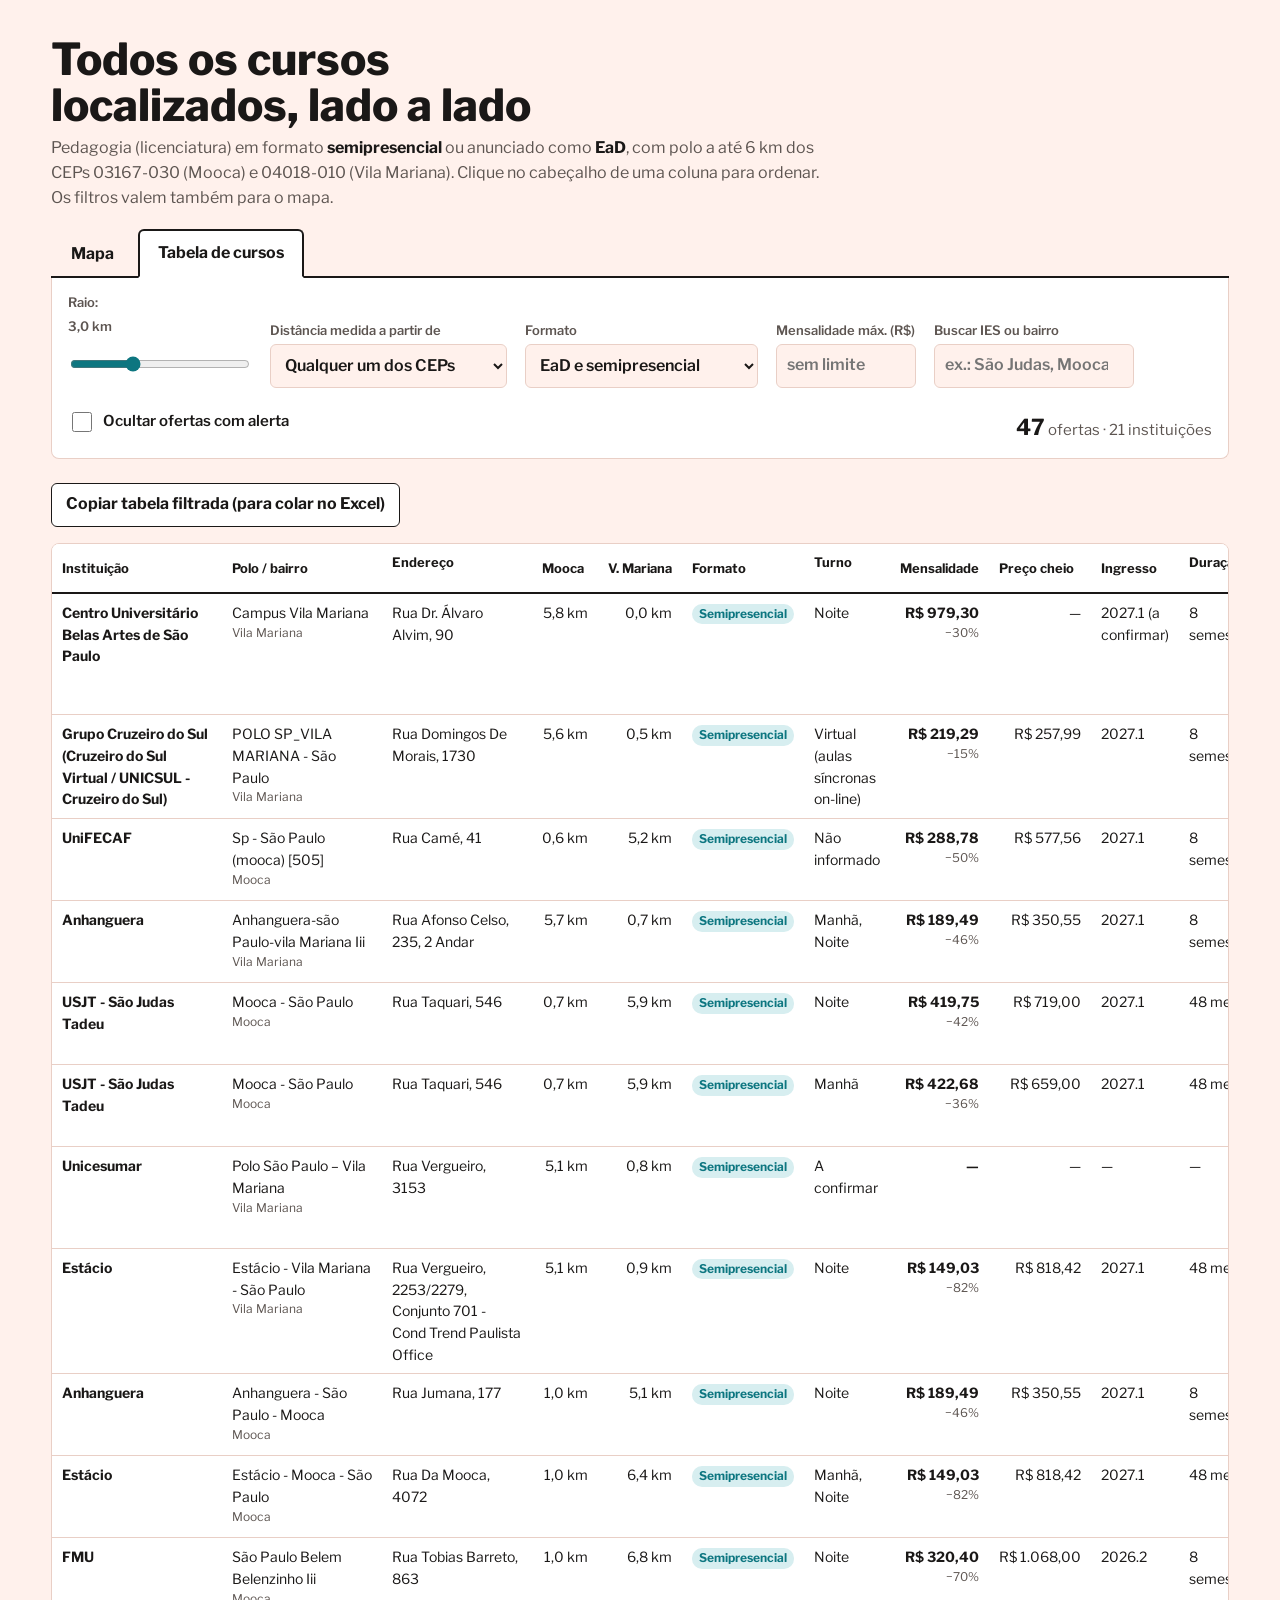
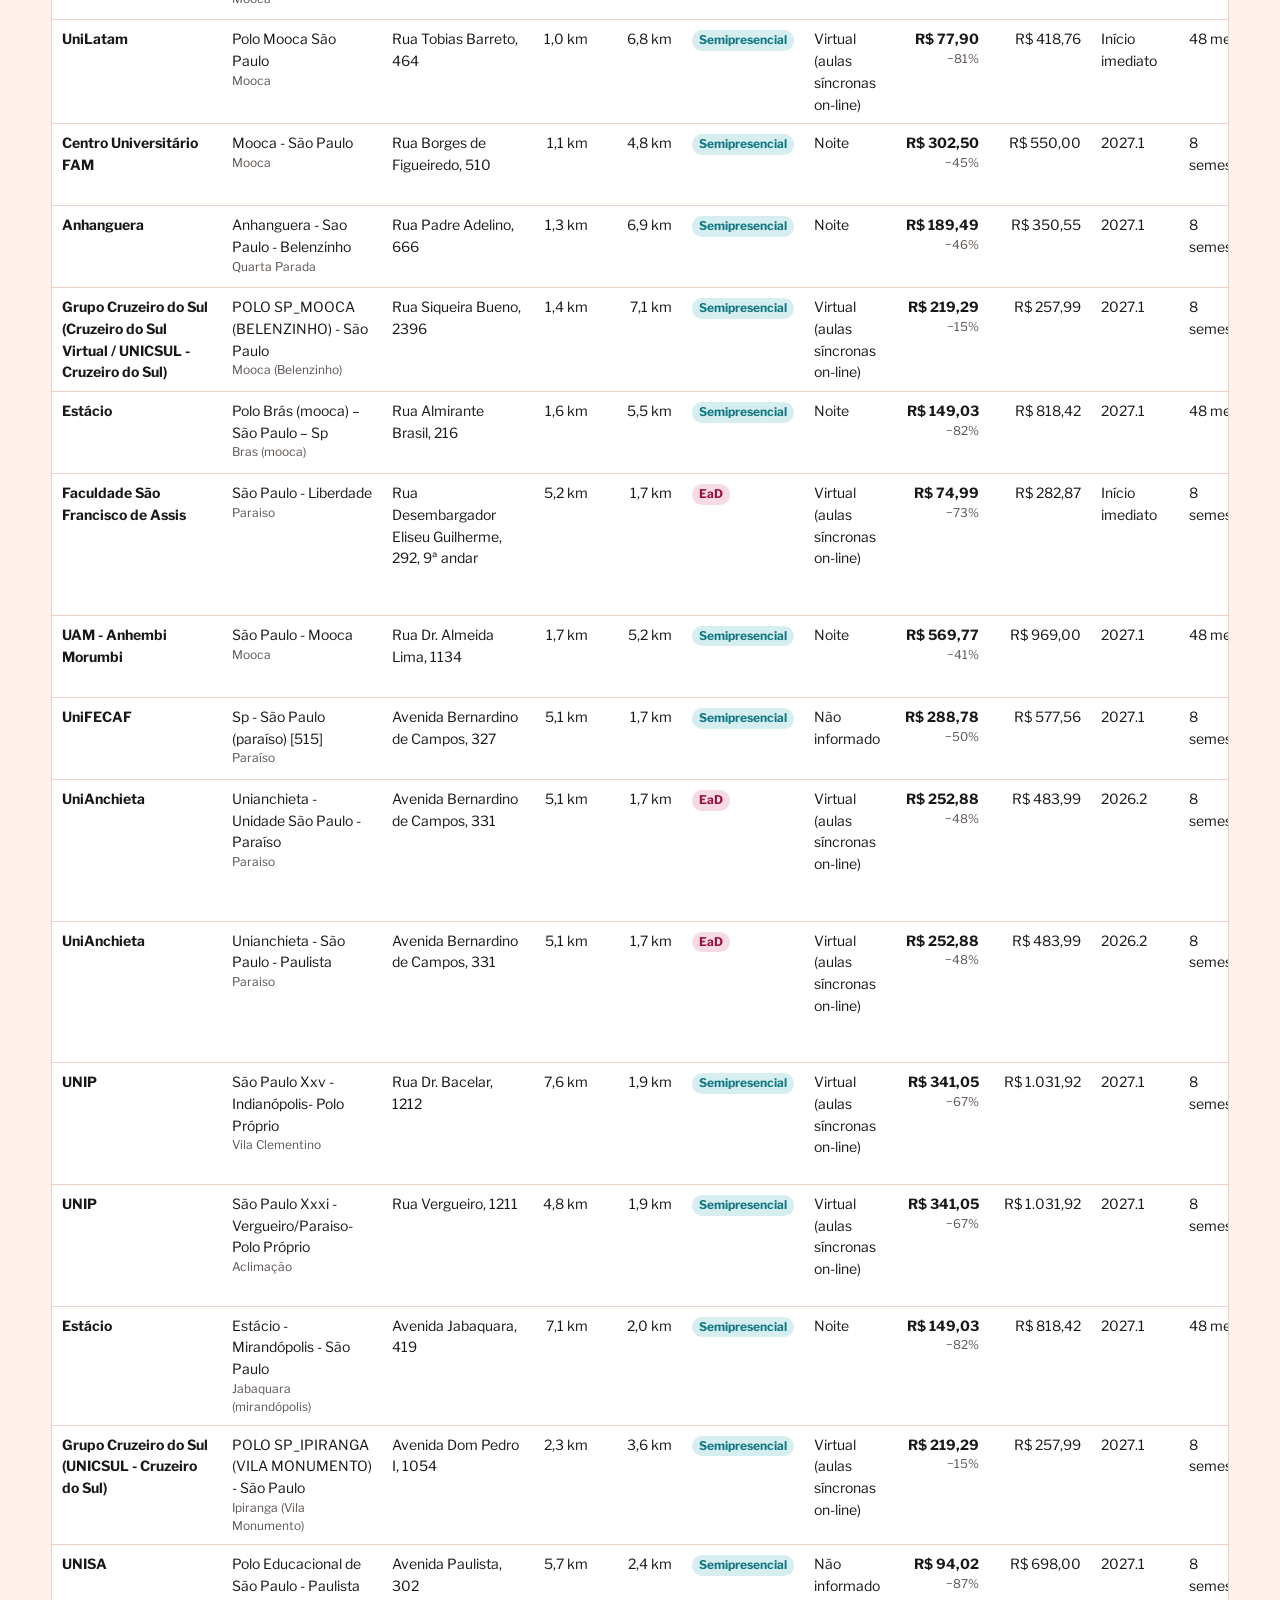
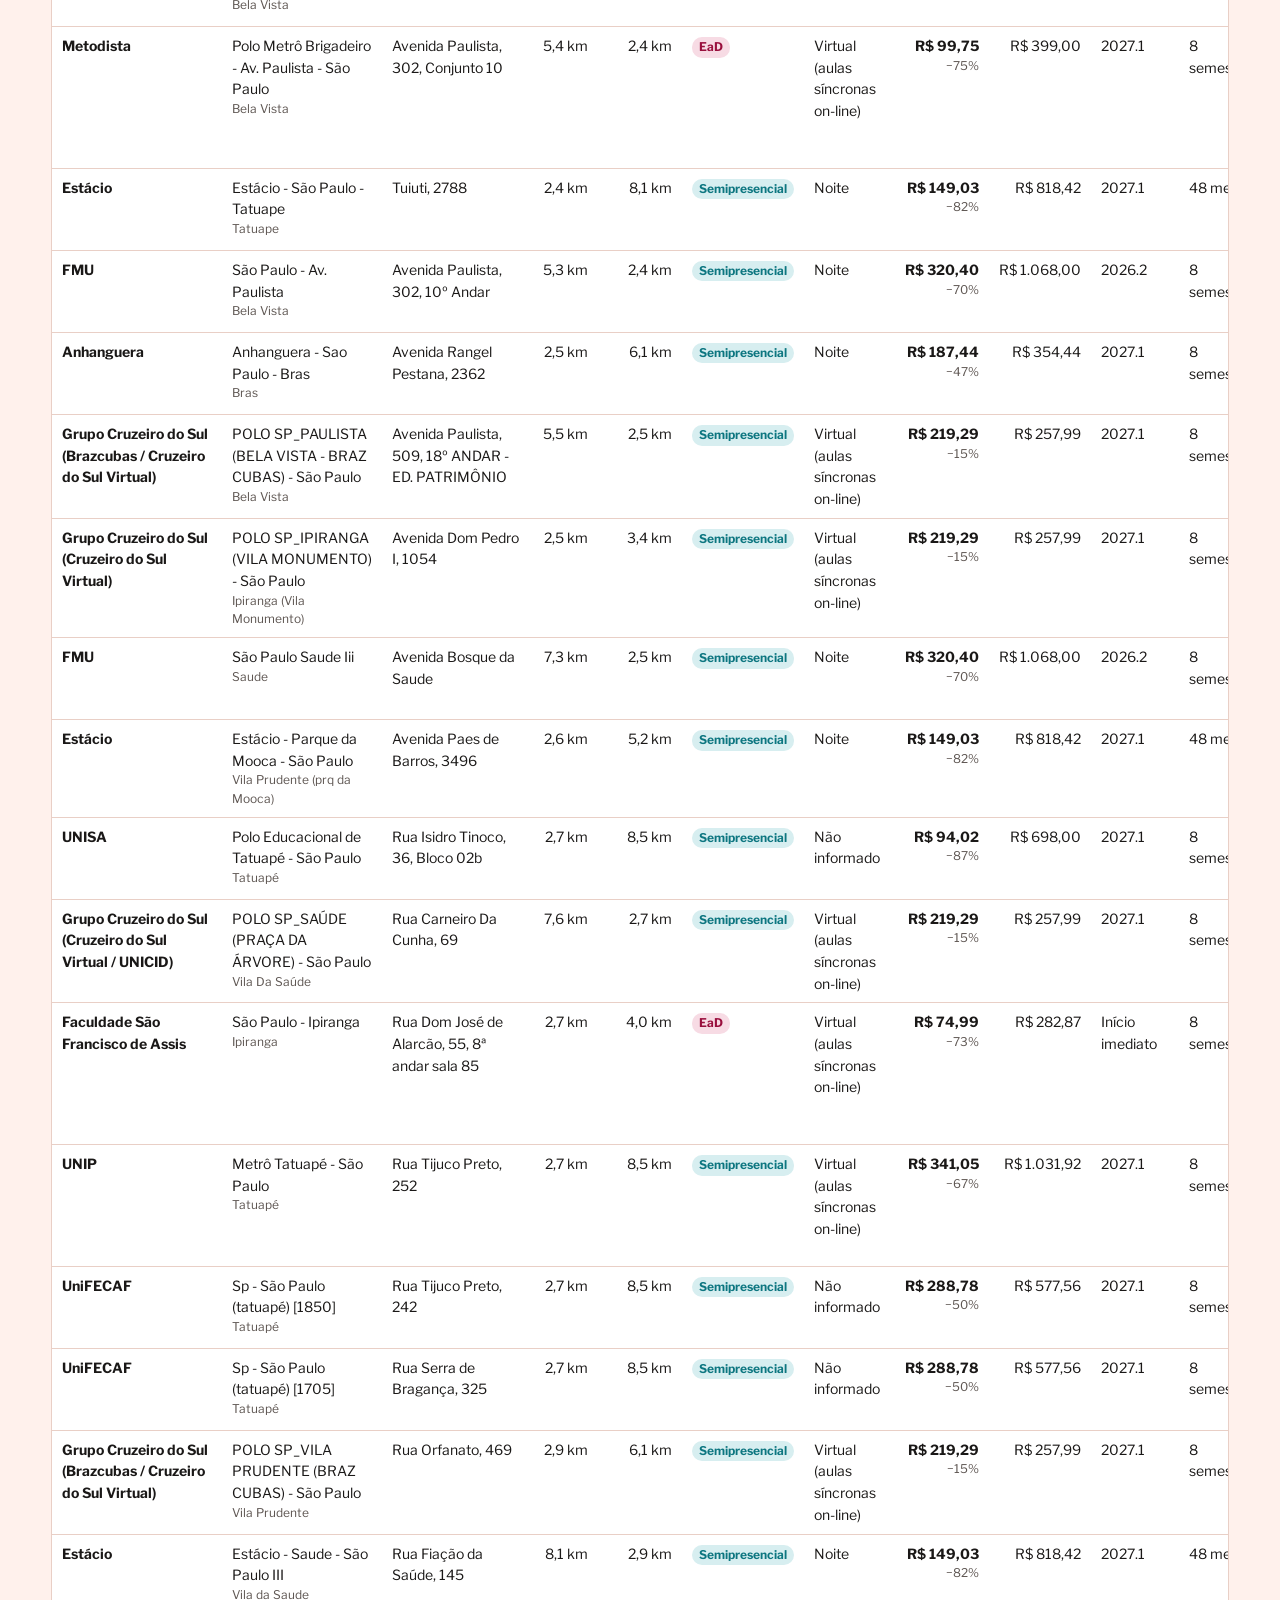
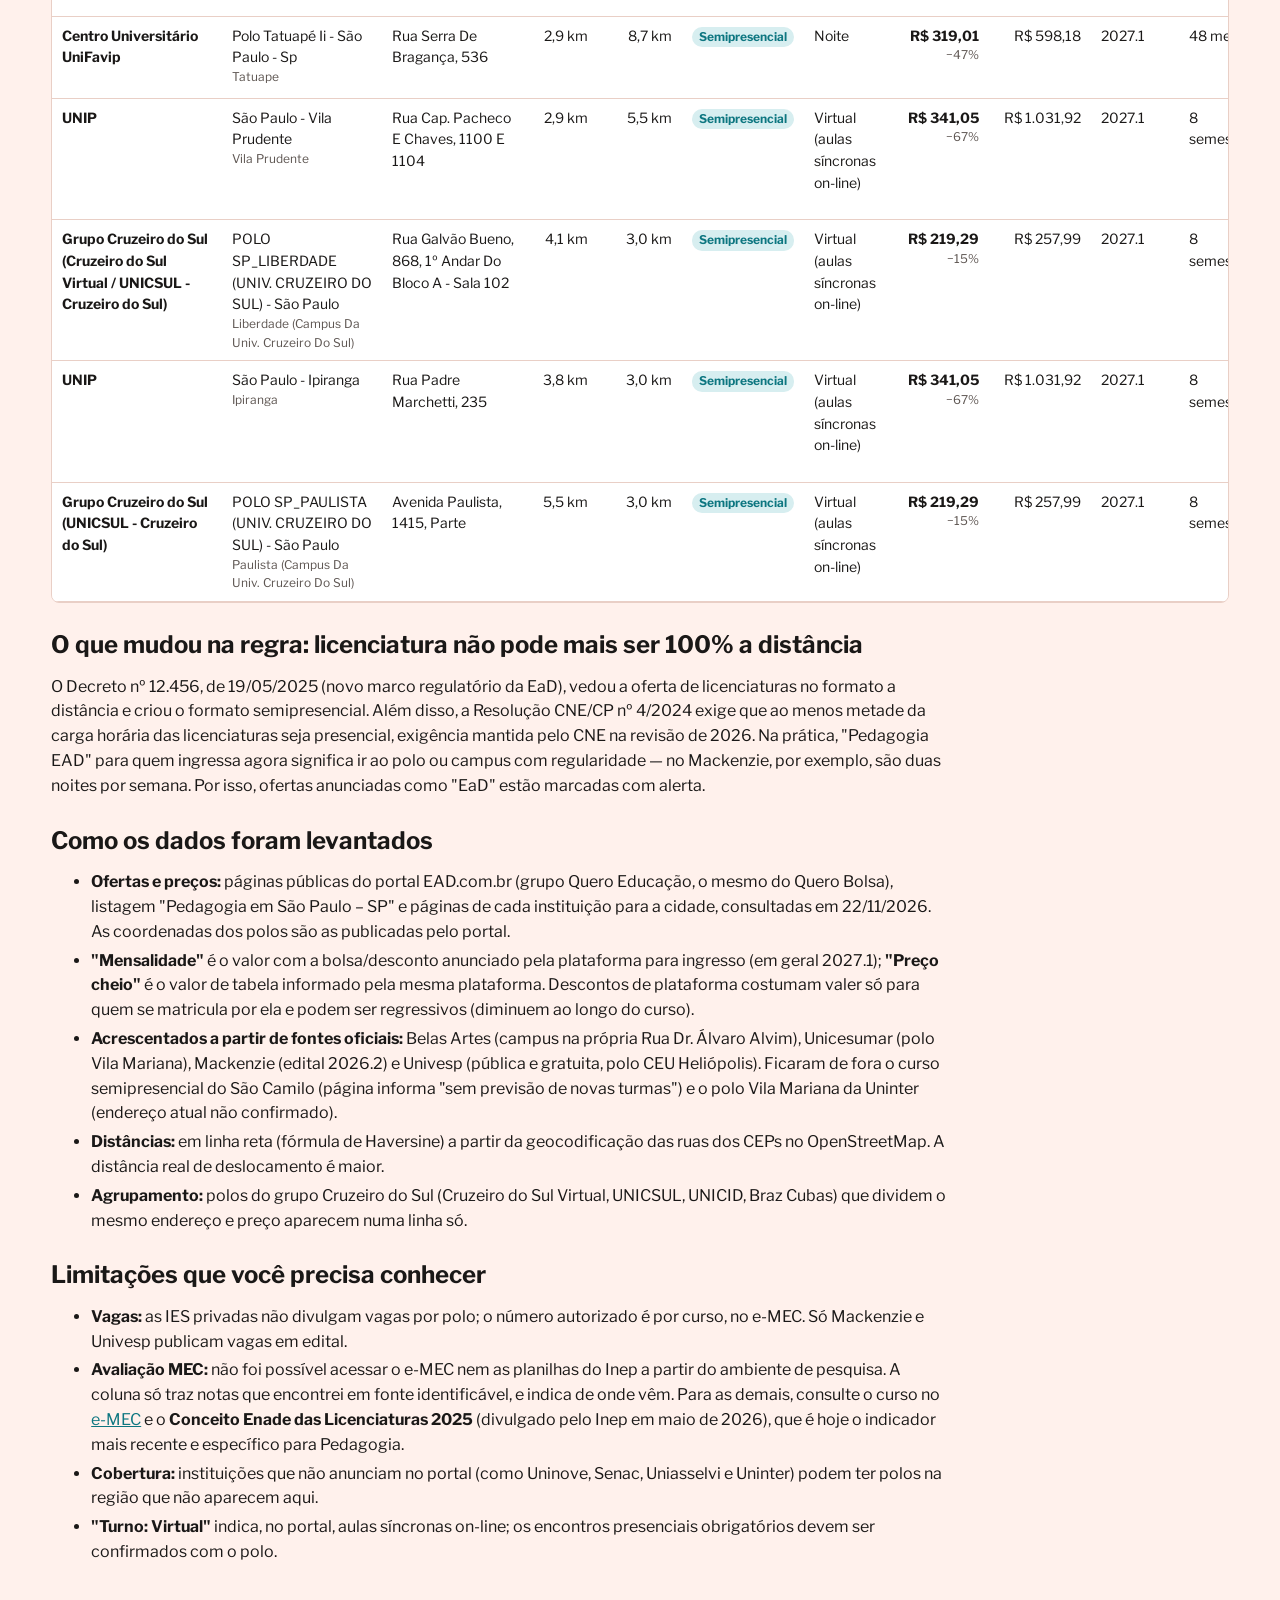
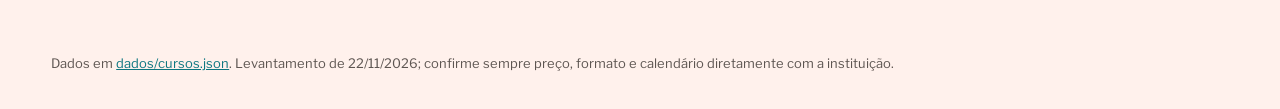
==== tabela.html @ 07bc19f8 "Mapa e tabela de cursos de Pedagogia semipresencial/EaD perto da Mooca e da Vila Mariana Duas página" ====
<!DOCTYPE html>
<html lang="pt-BR">
<head>
<meta charset="utf-8">
<meta name="viewport" content="width=device-width, initial-scale=1">
<title>Pedagogia EaD – Tabela</title>
<link rel="preconnect" href="https://fonts.googleapis.com">
<link rel="stylesheet" href="https://fonts.googleapis.com/css2?family=Libre+Franklin:wght@400;600;700;800&display=swap">
<link rel="stylesheet" href="assets/estilo.css">
<script>new MutationObserver(()=>{for(const c of document.querySelectorAll('.stack td:not([data-l])')){let i=0,p=c;while(p=p.previousElementSibling)i+=p.colSpan;c.dataset.l=c.closest('table').rows[0].cells[i]?.textContent||''}}).observe(document,{childList:true,subtree:true})</script>
</head>
<body>
<header class="band"><div class="wrap">
  <h1>Todos os cursos localizados, lado a lado</h1>
  <p class="lede">Pedagogia (licenciatura) em formato <b>semipresencial</b> ou anunciado como <b>EaD</b>, com polo a até 6 km dos CEPs 03167-030 (Mooca) e 04018-010 (Vila Mariana). Clique no cabeçalho de uma coluna para ordenar. Os filtros valem também para o mapa.</p>
  <nav class="tabs" aria-label="Páginas">
    <a href="index.html">Mapa</a>
    <a href="tabela.html" aria-current="page">Tabela de cursos</a>
  </nav>
  <div class="filters" id="filters"></div>
</div></header>
<main class="band" style="padding-top:0"><div class="wrap">
  <div style="display:flex;gap:10px;flex-wrap:wrap;margin-top:14px;align-items:center">
    <button class="btn" id="copy" type="button">Copiar tabela filtrada (para colar no Excel)</button>
    <span id="copyMsg" style="color:var(--muted);font-size:14px"></span>
  </div>
  <div class="tablewrap">
    <table class="stack" id="tb">
      <thead><tr>
        <th><button data-k="ies">Instituição</button></th>
        <th><button data-k="polo">Polo / bairro</button></th>
        <th>Endereço</th>
        <th><button data-k="dm">Mooca</button></th>
        <th><button data-k="dv">V. Mariana</button></th>
        <th><button data-k="formato">Formato</button></th>
        <th>Turno</th>
        <th><button data-k="preco">Mensalidade</button></th>
        <th><button data-k="preco_cheio">Preço cheio</button></th>
        <th><button data-k="semestre">Ingresso</button></th>
        <th>Duração</th>
        <th>Vagas</th>
        <th>Avaliação MEC</th>
        <th>Alertas</th>
        <th>Fonte</th>
      </tr></thead>
      <tbody id="body"></tbody>
    </table>
  </div>

  <section class="notes">
    <h2>O que mudou na regra: licenciatura não pode mais ser 100% a distância</h2>
    <p>O Decreto nº 12.456, de 19/05/2025 (novo marco regulatório da EaD), vedou a oferta de licenciaturas no formato a distância e criou o formato semipresencial. Além disso, a Resolução CNE/CP nº 4/2024 exige que ao menos metade da carga horária das licenciaturas seja presencial, exigência mantida pelo CNE na revisão de 2026. Na prática, "Pedagogia EAD" para quem ingressa agora significa ir ao polo ou campus com regularidade — no Mackenzie, por exemplo, são duas noites por semana. Por isso, ofertas anunciadas como "EaD" estão marcadas com alerta.</p>

    <h2>Como os dados foram levantados</h2>
    <ul>
      <li><b>Ofertas e preços:</b> páginas públicas do portal EAD.com.br (grupo Quero Educação, o mesmo do Quero Bolsa), listagem "Pedagogia em São Paulo – SP" e páginas de cada instituição para a cidade, consultadas em 22/11/2026. As coordenadas dos polos são as publicadas pelo portal.</li>
      <li><b>"Mensalidade"</b> é o valor com a bolsa/desconto anunciado pela plataforma para ingresso (em geral 2027.1); <b>"Preço cheio"</b> é o valor de tabela informado pela mesma plataforma. Descontos de plataforma costumam valer só para quem se matricula por ela e podem ser regressivos (diminuem ao longo do curso).</li>
      <li><b>Acrescentados a partir de fontes oficiais:</b> Belas Artes (campus na própria Rua Dr. Álvaro Alvim), Unicesumar (polo Vila Mariana), Mackenzie (edital 2026.2) e Univesp (pública e gratuita, polo CEU Heliópolis). Ficaram de fora o curso semipresencial do São Camilo (página informa "sem previsão de novas turmas") e o polo Vila Mariana da Uninter (endereço atual não confirmado).</li>
      <li><b>Distâncias:</b> em linha reta (fórmula de Haversine) a partir da geocodificação das ruas dos CEPs no OpenStreetMap. A distância real de deslocamento é maior.</li>
      <li><b>Agrupamento:</b> polos do grupo Cruzeiro do Sul (Cruzeiro do Sul Virtual, UNICSUL, UNICID, Braz Cubas) que dividem o mesmo endereço e preço aparecem numa linha só.</li>
    </ul>

    <h2>Limitações que você precisa conhecer</h2>
    <ul>
      <li><b>Vagas:</b> as IES privadas não divulgam vagas por polo; o número autorizado é por curso, no e-MEC. Só Mackenzie e Univesp publicam vagas em edital.</li>
      <li><b>Avaliação MEC:</b> não foi possível acessar o e-MEC nem as planilhas do Inep a partir do ambiente de pesquisa. A coluna só traz notas que encontrei em fonte identificável, e indica de onde vêm. Para as demais, consulte o curso no <a href="https://emec.mec.gov.br/" target="_blank" rel="noopener">e-MEC</a> e o <b>Conceito Enade das Licenciaturas 2025</b> (divulgado pelo Inep em maio de 2026), que é hoje o indicador mais recente e específico para Pedagogia.</li>
      <li><b>Cobertura:</b> instituições que não anunciam no portal (como Uninove, Senac, Uniasselvi e Uninter) podem ter polos na região que não aparecem aqui.</li>
      <li><b>"Turno: Virtual"</b> indica, no portal, aulas síncronas on-line; os encontros presenciais obrigatórios devem ser confirmados com o polo.</li>
    </ul>
  </section>
</div></main>
<footer class="band"><div class="wrap">Dados em <a href="dados/cursos.json">dados/cursos.json</a>. Levantamento de 22/11/2026; confirme sempre preço, formato e calendário diretamente com a instituição.</div></footer>
<script src="assets/dados.js"></script>
<script src="assets/comum.js"></script>
<script>
{
const {brl,km,esc,filtrar,montarFiltros,ler}=window.PED;
let sortK='dist',dir=1,cur=[],F=null;
const val=(c,k)=>k==='dist'?window.PED.dist(c,F.ref):(c[k]==null?(['preco','preco_cheio'].includes(k)?Infinity:''):c[k]);
function render(f){
  F=f;cur=filtrar(window.CURSOS,f);
  cur.sort((a,b)=>{const x=val(a,sortK),y=val(b,sortK);return (typeof x==='number'&&typeof y==='number'?x-y:String(x).localeCompare(String(y),'pt-BR'))*dir});
  document.getElementById('body').innerHTML=cur.map(c=>{const sp=/semi/i.test(c.formato);return `<tr>
  <td><b>${esc(c.ies)}</b></td>
  <td>${esc(c.polo)}<div class="small">${esc(c.bairro)}</div></td>
  <td>${esc(c.endereco||'—')}</td>
  <td class="n">${km(c.dm)}</td><td class="n">${km(c.dv)}</td>
  <td><span class="tag ${sp?'sp':'ead'}">${esc(c.formato)}</span></td>
  <td>${esc(c.turnos.join(', ')||'—')}</td>
  <td class="n"><b>${brl(c.preco)}</b>${c.desconto?`<div class="small">−${c.desconto}%</div>`:''}</td>
  <td class="n">${brl(c.preco_cheio)}</td>
  <td>${esc(c.semestre||'—')}</td>
  <td>${esc(c.duracao||'—')}</td>
  <td>${esc(c.vagas)}</td>
  <td>${esc(c.mec)}</td>
  <td>${c.alertas.map(a=>`<div class="alert">${esc(a)}</div>`).join('')}</td>
  <td><a href="${esc(c.fonte)}" target="_blank" rel="noopener">${esc(c.fonte_nome)}</a></td></tr>`}).join('')||'<tr><td colspan="15">Nenhuma oferta com esses filtros.</td></tr>';
  document.getElementById('count').innerHTML=`<b>${cur.length}</b> ofertas · ${new Set(cur.map(c=>c.ies)).size} instituições`;
  document.querySelectorAll('thead button').forEach(b=>b.textContent=b.textContent.replace(/ [▲▼]$/,'')+(b.dataset.k===sortK?(dir>0?' ▲':' ▼'):''));
}
document.querySelector('thead').addEventListener('click',e=>{const b=e.target.closest('button');if(!b)return;const k=b.dataset.k;dir=(sortK===k)?-dir:1;sortK=k;render(F)});
document.getElementById('copy').addEventListener('click',async()=>{
  const H=['Instituição','Polo','Bairro','Endereço','Dist. Mooca (km)','Dist. V. Mariana (km)','Formato','Turno','Mensalidade (R$)','Preço cheio (R$)','Ingresso','Duração','Vagas','Avaliação MEC','Alertas','Fonte'];
  const rows=cur.map(c=>[c.ies,c.polo,c.bairro,c.endereco,c.dm,c.dv,c.formato,c.turnos.join(', '),c.preco??'',c.preco_cheio??'',c.semestre,c.duracao,c.vagas,c.mec,c.alertas.join(' | '),c.fonte].map(v=>typeof v==='number'?String(v).replace('.',','):String(v).replace(/\t|\n/g,' ')).join('\t'));
  try{await navigator.clipboard.writeText([H.join('\t'),...rows].join('\n'));document.getElementById('copyMsg').textContent=`${cur.length} linhas copiadas.`}
  catch(e){document.getElementById('copyMsg').textContent='O navegador bloqueou a cópia. Use o arquivo dados/cursos.json do repositório.'}
});
montarFiltros(document.getElementById('filters'),ler(),render);
}
</script>
</body>
</html>
---- assets/estilo.css ----
/*
VOICE: mesa de infografia de jornal — sóbrio, preciso, útil para decidir.
IDEA: um guia de bairro impresso: dois pontos de partida (os CEPs) e anéis de distância.
PICTURE: o mapa da cidade com os distritos desenhados e os polos como alfinetes.
COLOUR and TYPE: fundo rosa-claro de jornal, tinta quase preta, petróleo (Mooca), bordô (Vila Mariana); Libre Franklin.
LAYOUT: título-conclusão, abas, filtros numa faixa, mapa largo com lista lateral; tabela ordenável.
*/
:root{color-scheme:light dark;
--bg:light-dark(#fff1ec,#1c1512);--paper:light-dark(#ffffff,#271e1a);--ink:light-dark(#1a1817,#f3ebe7);
--muted:light-dark(#5d5551,#bcaea8);--line:light-dark(#e9cfc6,#3d302a);
--teal:light-dark(#0d7680,#4fb3bc);--claret:light-dark(#990f3d,#e5658f);--warn:light-dark(#8a4b00,#f0b45c);
--warnbg:light-dark(#fff4e0,#3a2a12)}
:root[data-theme=light]{color-scheme:light}:root[data-theme=dark]{color-scheme:dark}
*{box-sizing:border-box;min-width:0}
html{scroll-padding-top:72px}
body{margin:0;background:var(--bg);color:var(--ink);font:16px/1.55 "Libre Franklin",system-ui,sans-serif;overflow-x:clip}
a{color:var(--teal)}
.band{padding:clamp(18px,3vw,36px) max(4vw,16px)}
.wrap{max-width:1240px;margin:0 auto}
header.band{padding-bottom:10px}
h1{font-weight:800;font-size:clamp(28px,3.6vw,44px);line-height:1.05;margin:0 0 8px;text-wrap:balance;max-width:24ch}
.lede{color:var(--muted);max-width:70ch;margin:0}
.lede b{color:var(--ink)}
nav.tabs{display:flex;gap:4px;flex-wrap:wrap;margin-top:18px;border-bottom:2px solid var(--ink)}
nav.tabs a{padding:10px 18px;min-height:44px;display:inline-flex;align-items:center;text-decoration:none;color:var(--ink);font-weight:700;border:2px solid transparent;border-bottom:0;border-radius:6px 6px 0 0;margin-bottom:-2px}
nav.tabs a[aria-current=page]{background:var(--paper);border-color:var(--ink);border-bottom:2px solid var(--paper)}
nav.tabs a:not([aria-current]):hover{background:var(--paper)}
.filters{display:flex;flex-wrap:wrap;gap:12px 18px;align-items:end;background:var(--paper);border:1px solid var(--line);border-top:0;padding:14px 16px;border-radius:0 0 8px 8px}
.filters label{display:flex;flex-direction:column;gap:4px;font-size:13px;color:var(--muted);font-weight:600}
.filters input,.filters select{font:inherit;font-size:16px;min-height:44px;padding:6px 10px;border:1px solid var(--line);border-radius:6px;background:var(--bg);color:var(--ink)}
.filters input[type=range]{padding:0;border:0;background:none;accent-color:var(--teal);min-width:180px}
.filters .chk{flex-direction:row;align-items:center;gap:8px;min-height:44px;font-size:15px;color:var(--ink)}
.filters .chk input{min-height:auto;width:20px;height:20px;accent-color:var(--teal)}
:focus-visible{outline:3px solid var(--teal);outline-offset:2px}
.count{margin-left:auto;font-size:15px;color:var(--muted)}
.count b{font-size:22px;color:var(--ink)}
.dot{display:inline-block;width:12px;height:12px;border-radius:50%;vertical-align:-1px;margin-right:4px}
.legend{display:flex;flex-wrap:wrap;gap:6px 18px;font-size:14px;color:var(--muted);margin:10px 0 0}
.mapgrid{display:grid;grid-template-columns:minmax(0,1fr) 340px;gap:16px;margin-top:16px}
#map{height:min(72vh,680px);min-height:420px;border:1px solid var(--line);border-radius:8px;background:light-dark(#f7e3db,#241b17)}
.list{height:min(72vh,680px);min-height:420px;overflow:auto;background:var(--paper);border:1px solid var(--line);border-radius:8px}
.list h2{font-size:16px;margin:0;padding:12px 14px;border-bottom:1px solid var(--line);position:sticky;top:0;background:var(--paper)}
.item{display:block;width:100%;text-align:left;background:none;border:0;border-bottom:1px solid var(--line);padding:10px 14px;font:inherit;color:inherit;cursor:pointer;min-height:44px}
.item:hover,.item.on{background:var(--bg)}
.item .t{font-weight:700;line-height:1.25}
.item .s{font-size:13px;color:var(--muted)}
.item .p{float:right;font-weight:700;white-space:nowrap;margin-left:8px}
.pop{font:14px/1.45 "Libre Franklin",system-ui,sans-serif;min-width:230px;max-width:300px}
.pop h3{margin:0 0 2px;font-size:16px;line-height:1.2}
.pop .sub{color:#5d5551;margin:0 0 8px}
.pop dl{display:grid;grid-template-columns:auto 1fr;gap:2px 10px;margin:0 0 8px}
.pop dt{color:#5d5551}.pop dd{margin:0;font-weight:600}
.alert{background:var(--warnbg);color:var(--warn);border-left:3px solid var(--warn);padding:6px 8px;font-size:13px;margin:6px 0;border-radius:0 4px 4px 0}
.pop .alert{background:#fff4e0;color:#7a4300;border-color:#c77800}
.leaflet-container{font-family:"Libre Franklin",system-ui,sans-serif}
.origin-ic{width:30px;height:30px;border-radius:50%;border:3px solid #fff;box-shadow:0 1px 4px rgba(0,0,0,.45);display:grid;place-items:center;color:#fff;font-weight:800;font-size:13px}
.lbl{background:rgba(255,255,255,.9);border:0;box-shadow:none;font-weight:700;font-size:12px;padding:1px 4px;color:#1a1817}
.lbl::before{display:none}
.tablewrap{margin-top:16px;background:var(--paper);border:1px solid var(--line);border-radius:8px;overflow-x:auto}
table{border-collapse:collapse;width:100%;font-size:14px}
th,td{padding:8px 10px;border-bottom:1px solid var(--line);vertical-align:top;text-align:left}
thead th{position:sticky;top:0;background:var(--paper);font-size:13px;white-space:nowrap;border-bottom:2px solid var(--ink)}
thead th button{all:unset;cursor:pointer;font-weight:700;min-height:32px;display:inline-flex;align-items:center;gap:4px}
thead th button:focus-visible{outline:3px solid var(--teal)}
td.n{text-align:right;white-space:nowrap;font-variant-numeric:tabular-nums}
td .small{font-size:12px;color:var(--muted)}
tbody tr:hover{background:var(--bg)}
.tag{display:inline-block;font-size:12px;font-weight:700;padding:1px 7px;border-radius:10px;white-space:nowrap}
.tag.sp{background:light-dark(#d7eef0,#14363a);color:var(--teal)}
.tag.ead{background:light-dark(#f7dbe4,#3e1424);color:var(--claret)}
.notes{max-width:900px}
.notes h2{font-size:24px;line-height:1.15;margin:28px 0 8px}
.notes li{margin:4px 0}
.btn{font:inherit;font-weight:700;min-height:44px;padding:8px 14px;border:1px solid var(--ink);background:var(--paper);color:var(--ink);border-radius:6px;cursor:pointer}
footer{color:var(--muted);font-size:13px}
@media(max-width:900px){.mapgrid{grid-template-columns:minmax(0,1fr)}.list{height:auto;max-height:420px}}
@media(max-width:600px){
 .count{margin-left:0;width:100%}
 table{font-size:13px}.stack thead{display:none}.stack tr{display:grid;padding-block:10px;border-bottom:1px solid var(--line)}
 .stack td{display:flow-root;border:0;padding:3px 0;padding-inline-start:8.5em;text-align:start}
 .stack td::before{content:attr(data-l);float:inline-start;width:8em;margin-inline-start:-8.5em;white-space:normal;color:var(--muted);font-size:12px}
 .stack td:empty{display:none}
}
@media(prefers-reduced-motion:reduce){*{transition:none!important;animation:none!important}}
@media(min-width:601px){
 #tb{min-width:1650px}
 #tb td:nth-child(1){min-width:170px}#tb td:nth-child(2){min-width:160px}#tb td:nth-child(3){min-width:150px}
 #tb td:nth-child(13){min-width:200px}#tb td:nth-child(14){min-width:300px}#tb td:nth-child(15){min-width:190px}
}
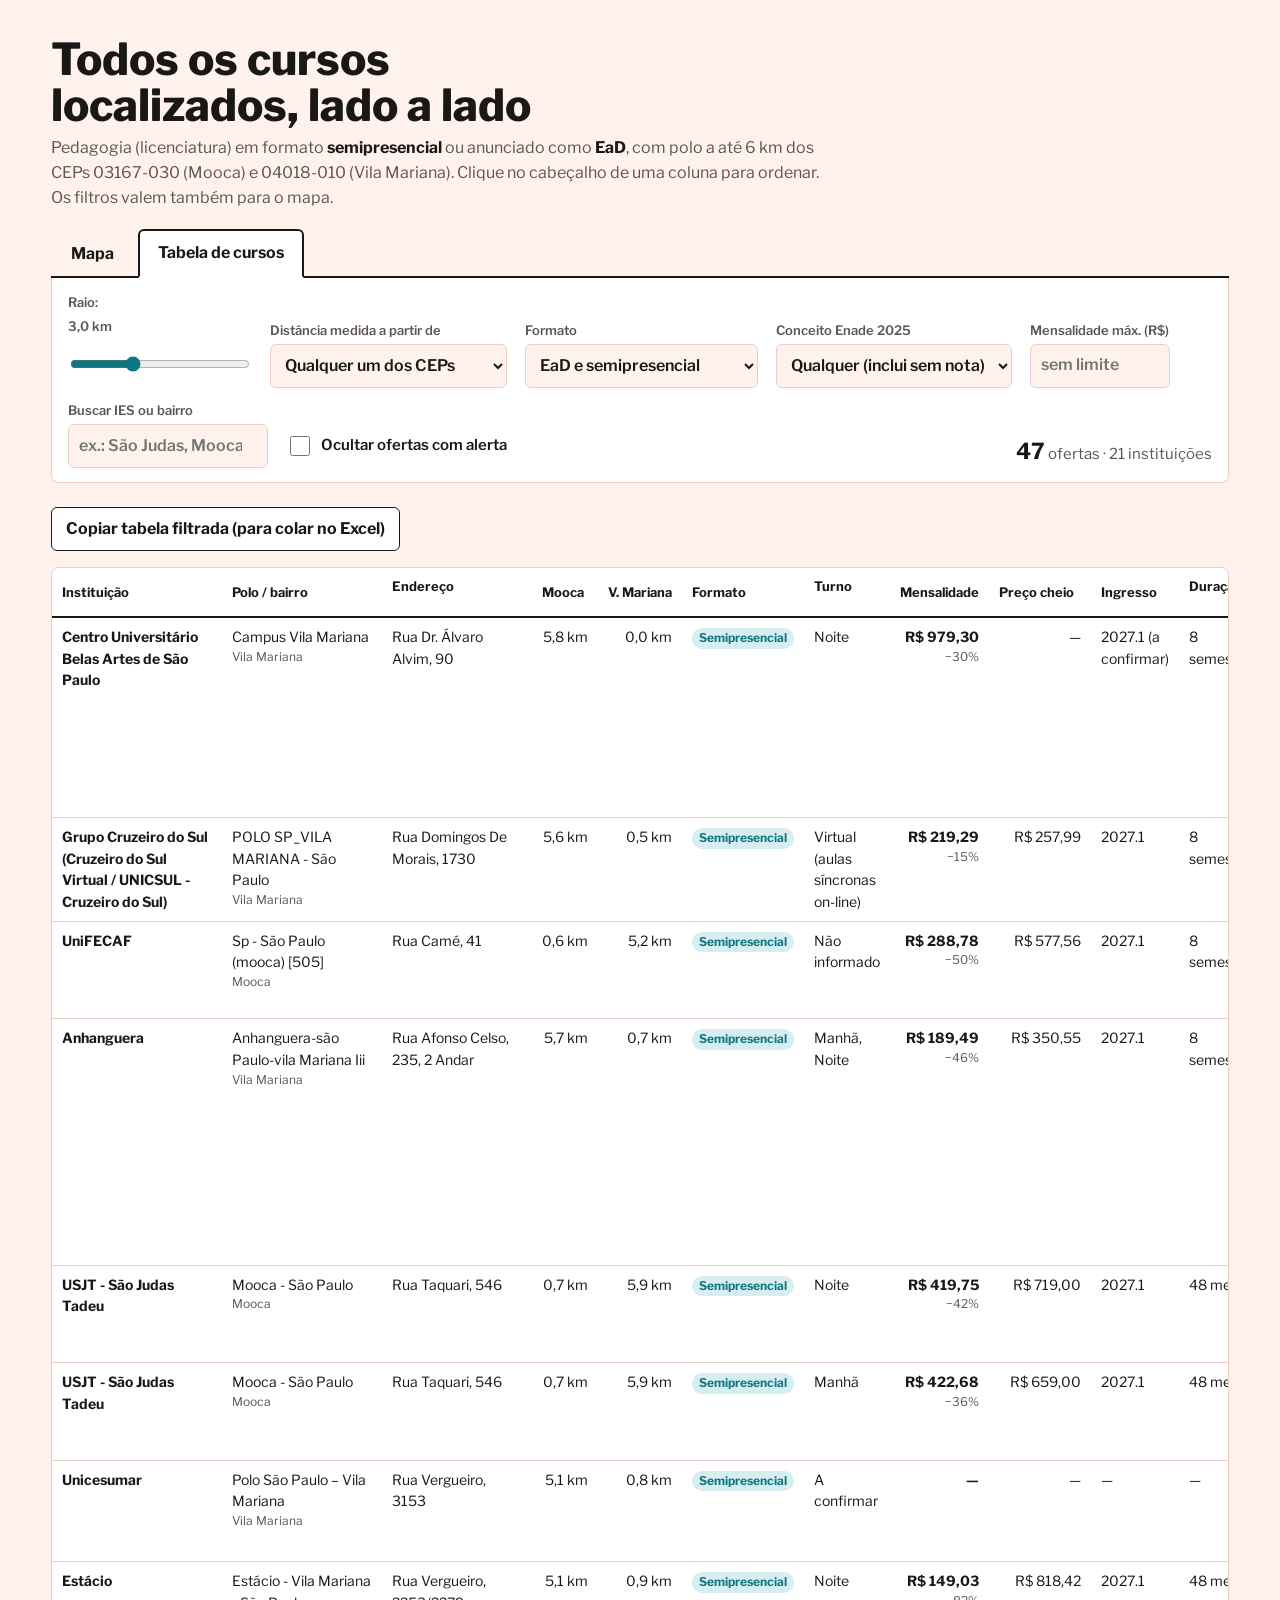
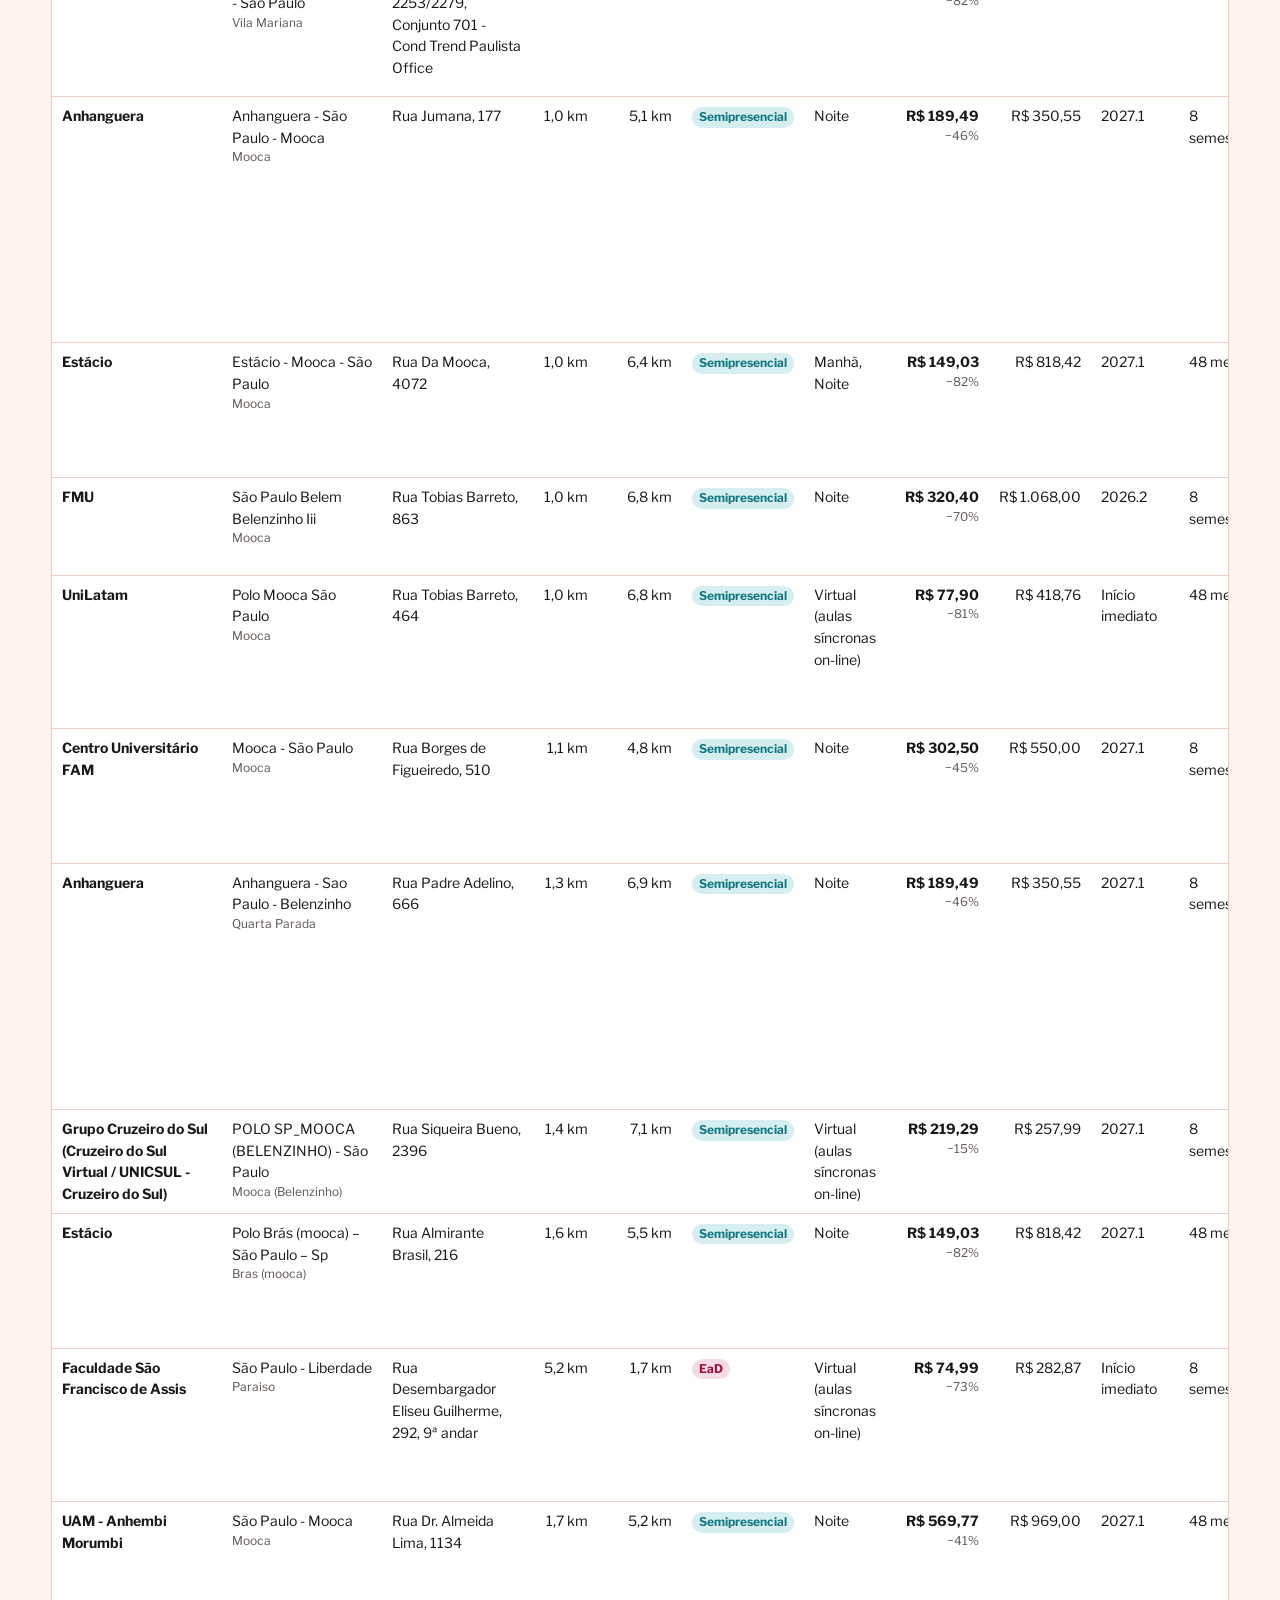
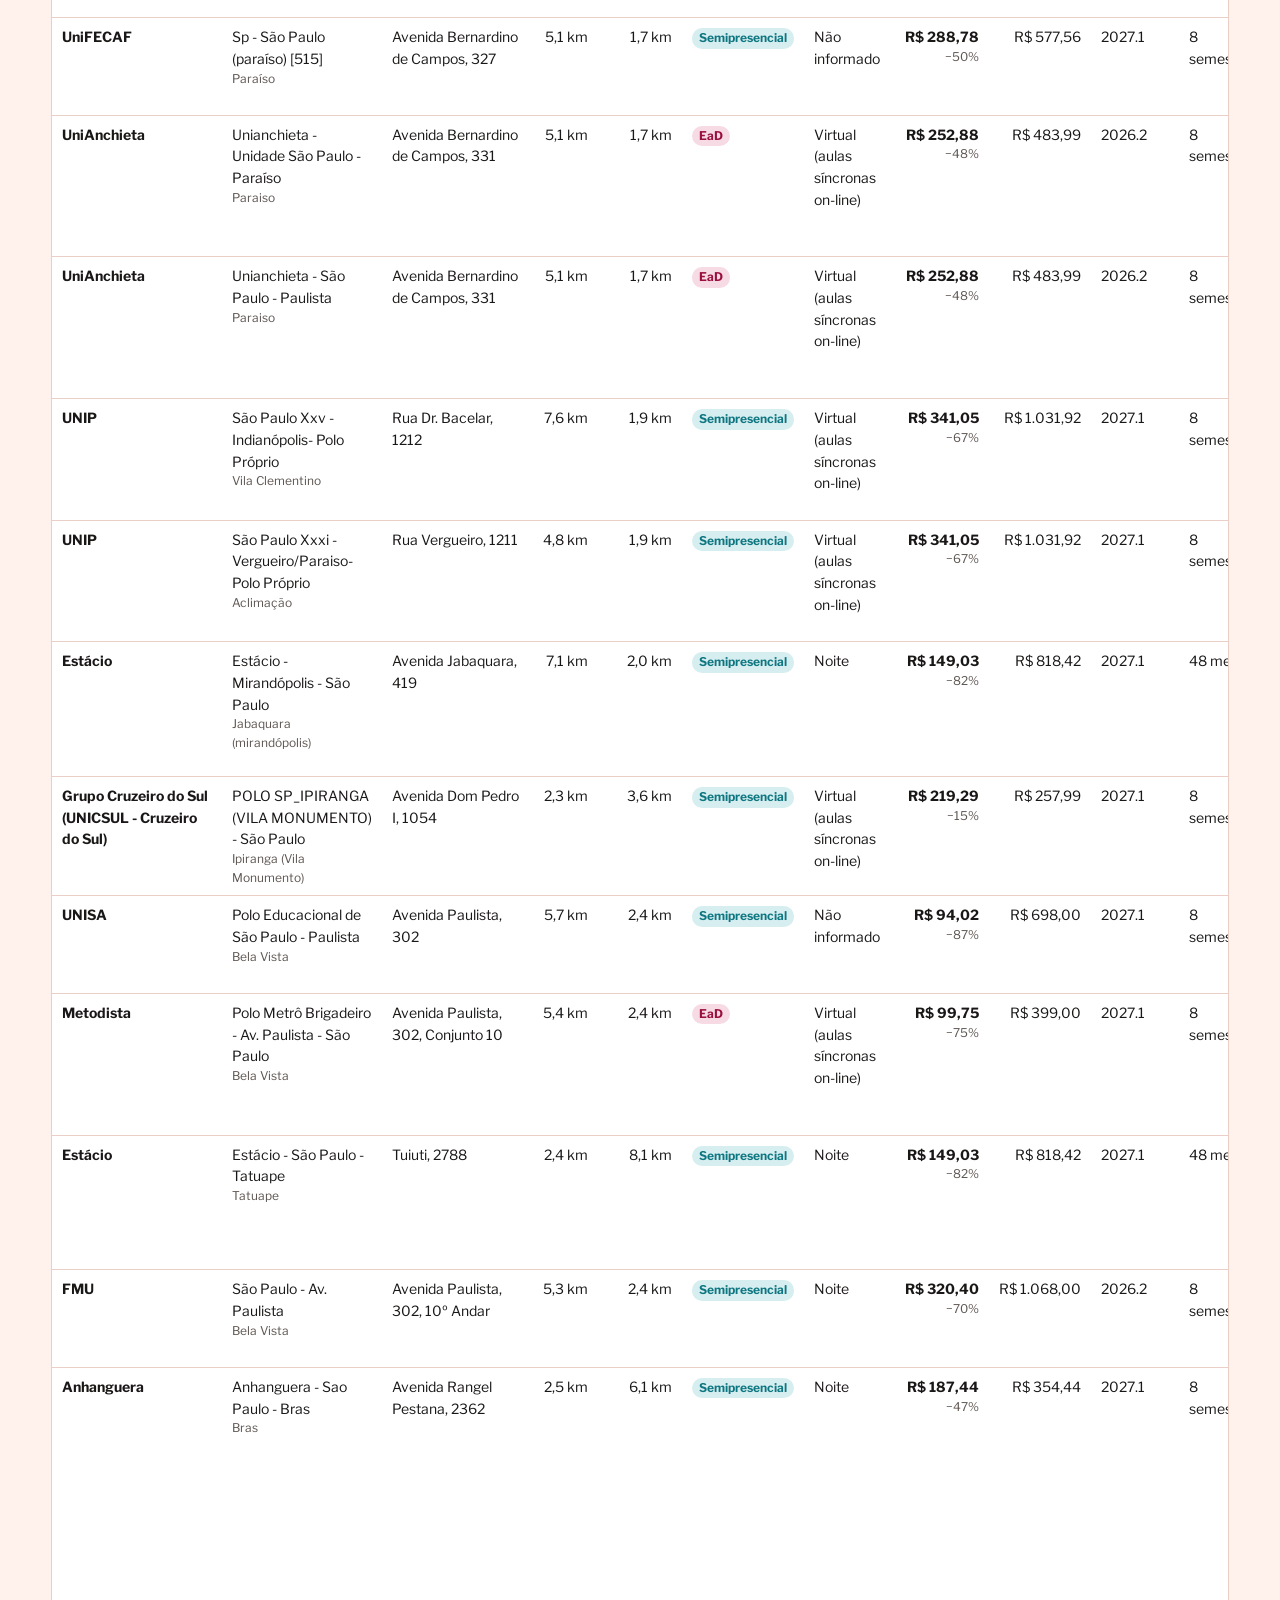
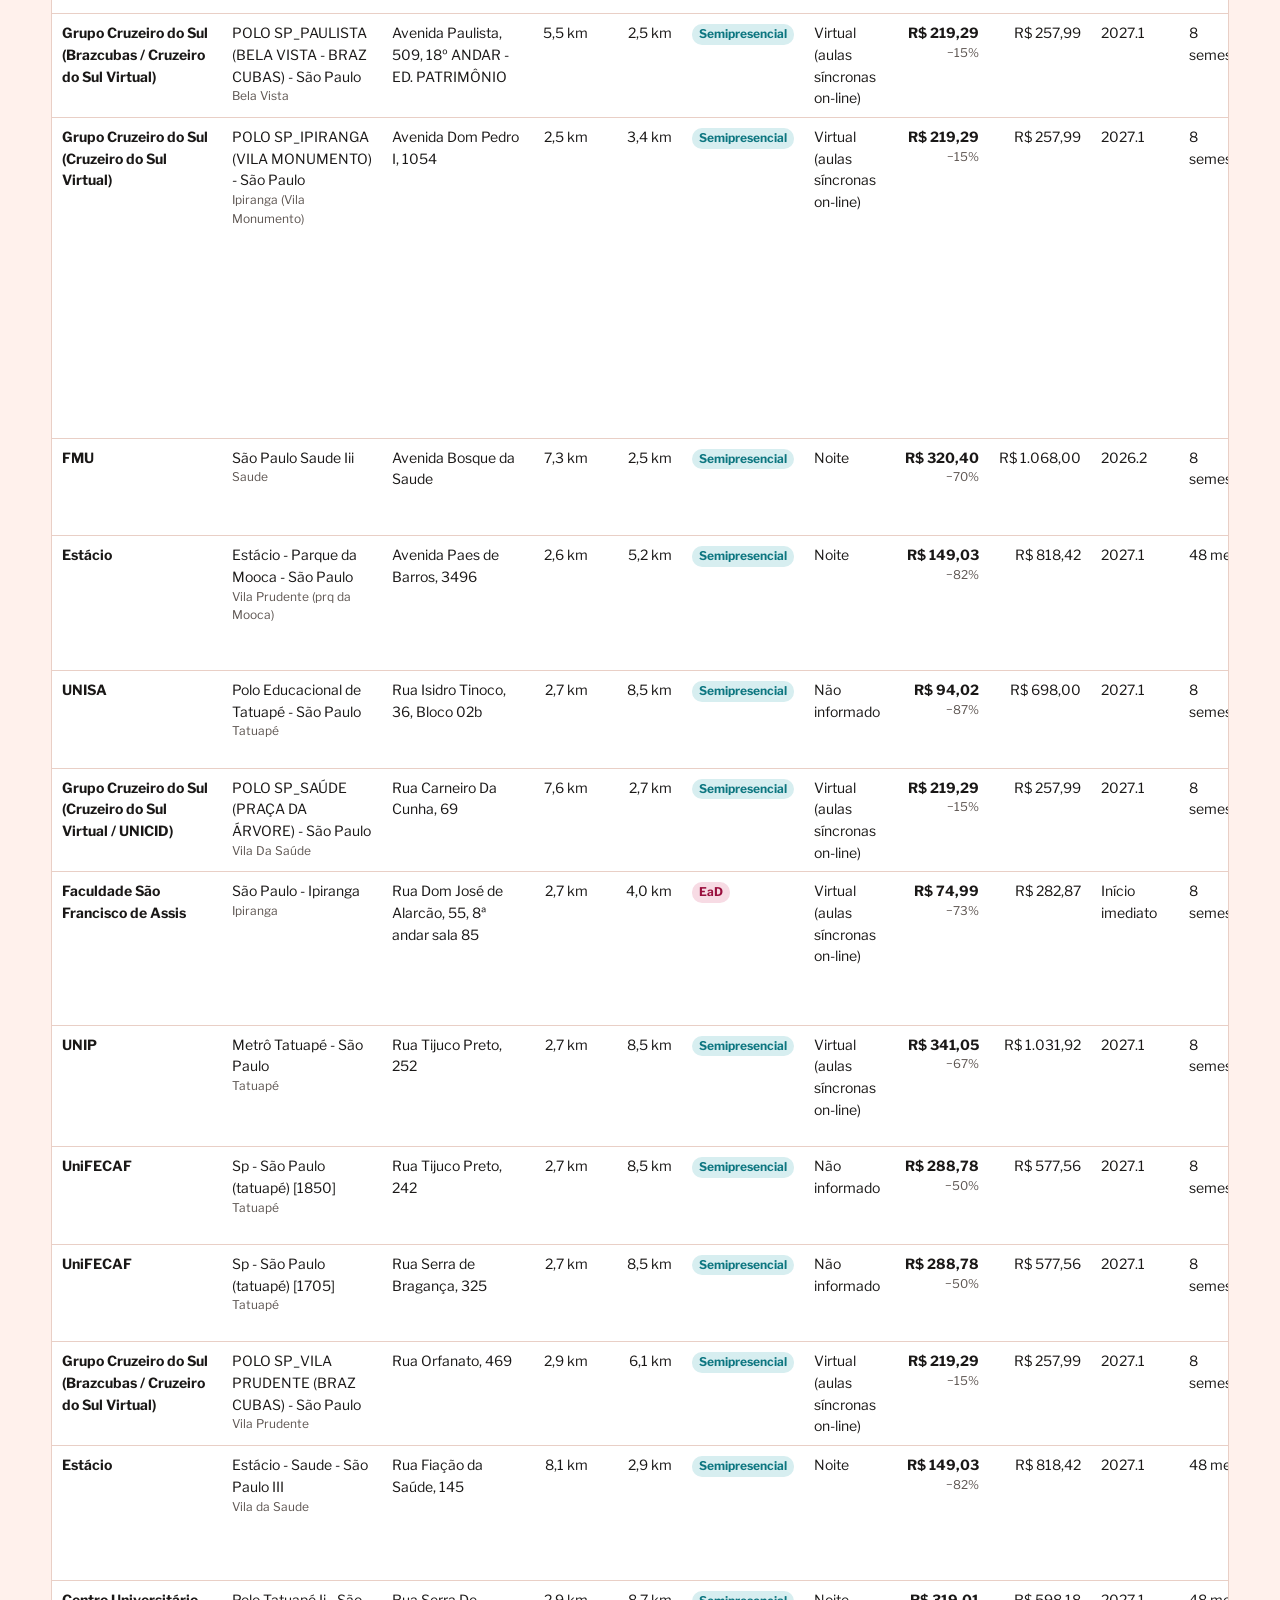
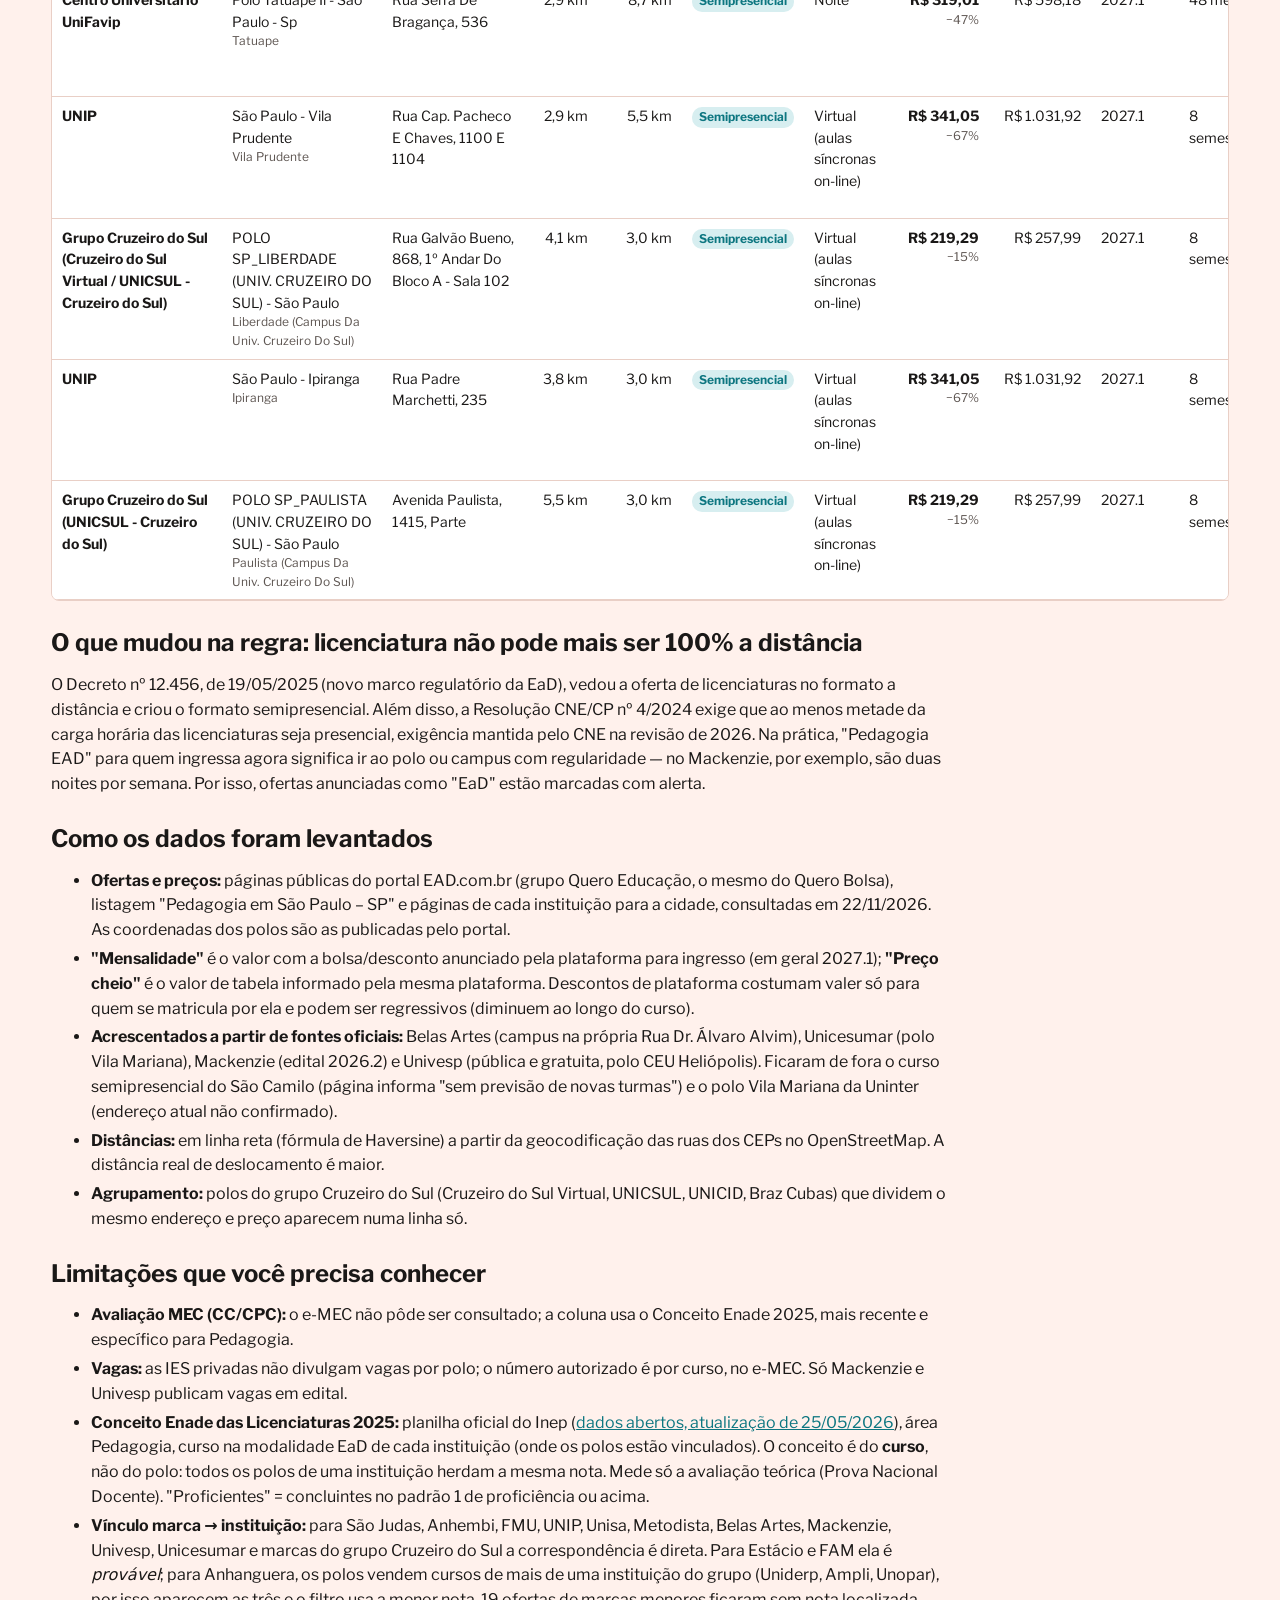
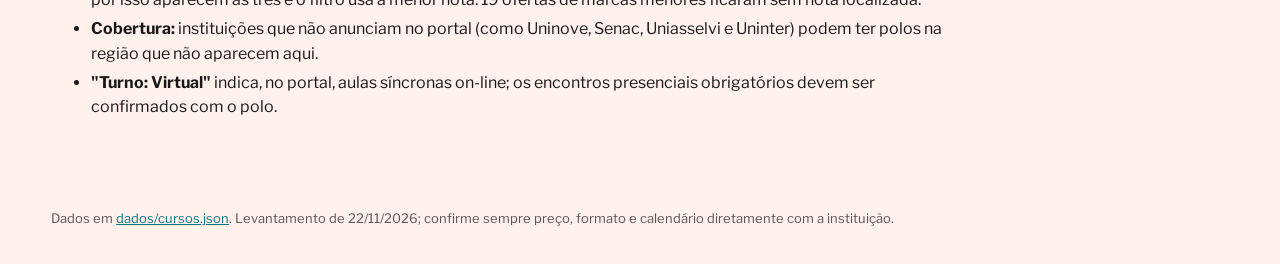
==== commit 622a28c0: "Inclui Conceito Enade das Licenciaturas 2025 (Pedagogia) por oferta Cor dos alfinetes pelo conceito," ====
--- a/tabela.html
+++ b/tabela.html
@@ -39,7 +39,7 @@
         <th><button data-k="semestre">Ingresso</button></th>
         <th>Duração</th>
         <th>Vagas</th>
-        <th>Avaliação MEC</th>
+        <th><button data-k="enade_min">Conceito Enade 2025</button></th>
         <th>Alertas</th>
         <th>Fonte</th>
       </tr></thead>
@@ -62,8 +62,10 @@
 
     <h2>Limitações que você precisa conhecer</h2>
     <ul>
+      <li><b>Avaliação MEC (CC/CPC):</b> o e-MEC não pôde ser consultado; a coluna usa o Conceito Enade 2025, mais recente e específico para Pedagogia.</li>
       <li><b>Vagas:</b> as IES privadas não divulgam vagas por polo; o número autorizado é por curso, no e-MEC. Só Mackenzie e Univesp publicam vagas em edital.</li>
-      <li><b>Avaliação MEC:</b> não foi possível acessar o e-MEC nem as planilhas do Inep a partir do ambiente de pesquisa. A coluna só traz notas que encontrei em fonte identificável, e indica de onde vêm. Para as demais, consulte o curso no <a href="https://emec.mec.gov.br/" target="_blank" rel="noopener">e-MEC</a> e o <b>Conceito Enade das Licenciaturas 2025</b> (divulgado pelo Inep em maio de 2026), que é hoje o indicador mais recente e específico para Pedagogia.</li>
+      <li><b>Conceito Enade das Licenciaturas 2025:</b> planilha oficial do Inep (<a href="https://www.gov.br/inep/pt-br/acesso-a-informacao/dados-abertos/indicadores-educacionais/indicadores-de-qualidade-da-educacao-superior/2025" target="_blank" rel="noopener">dados abertos, atualização de 25/05/2026</a>), área Pedagogia, curso na modalidade EaD de cada instituição (onde os polos estão vinculados). O conceito é do <b>curso</b>, não do polo: todos os polos de uma instituição herdam a mesma nota. Mede só a avaliação teórica (Prova Nacional Docente). "Proficientes" = concluintes no padrão 1 de proficiência ou acima.</li>
+      <li><b>Vínculo marca → instituição:</b> para São Judas, Anhembi, FMU, UNIP, Unisa, Metodista, Belas Artes, Mackenzie, Univesp, Unicesumar e marcas do grupo Cruzeiro do Sul a correspondência é direta. Para Estácio e FAM ela é <i>provável</i>; para Anhanguera, os polos vendem cursos de mais de uma instituição do grupo (Uniderp, Ampli, Unopar), por isso aparecem as três e o filtro usa a menor nota. 19 ofertas de marcas menores ficaram sem nota localizada.</li>
       <li><b>Cobertura:</b> instituições que não anunciam no portal (como Uninove, Senac, Uniasselvi e Uninter) podem ter polos na região que não aparecem aqui.</li>
       <li><b>"Turno: Virtual"</b> indica, no portal, aulas síncronas on-line; os encontros presenciais obrigatórios devem ser confirmados com o polo.</li>
     </ul>
@@ -76,7 +78,7 @@
 {
 const {brl,km,esc,filtrar,montarFiltros,ler}=window.PED;
 let sortK='dist',dir=1,cur=[],F=null;
-const val=(c,k)=>k==='dist'?window.PED.dist(c,F.ref):(c[k]==null?(['preco','preco_cheio'].includes(k)?Infinity:''):c[k]);
+const val=(c,k)=>k==='dist'?window.PED.dist(c,F.ref):(c[k]==null?(['preco','preco_cheio','enade_min'].includes(k)?Infinity:''):c[k]);
 function render(f){
   F=f;cur=filtrar(window.CURSOS,f);
   cur.sort((a,b)=>{const x=val(a,sortK),y=val(b,sortK);return (typeof x==='number'&&typeof y==='number'?x-y:String(x).localeCompare(String(y),'pt-BR'))*dir});
@@ -92,7 +94,7 @@
   <td>${esc(c.semestre||'—')}</td>
   <td>${esc(c.duracao||'—')}</td>
   <td>${esc(c.vagas)}</td>
-  <td>${esc(c.mec)}</td>
+  <td><b style="font-size:16px">${c.enade_min??'—'}</b><div class="small">${esc(c.mec.replace('Enade Licenciaturas 2025 — ',''))}</div></td>
   <td>${c.alertas.map(a=>`<div class="alert">${esc(a)}</div>`).join('')}</td>
   <td><a href="${esc(c.fonte)}" target="_blank" rel="noopener">${esc(c.fonte_nome)}</a></td></tr>`}).join('')||'<tr><td colspan="15">Nenhuma oferta com esses filtros.</td></tr>';
   document.getElementById('count').innerHTML=`<b>${cur.length}</b> ofertas · ${new Set(cur.map(c=>c.ies)).size} instituições`;
@@ -100,8 +102,8 @@
 }
 document.querySelector('thead').addEventListener('click',e=>{const b=e.target.closest('button');if(!b)return;const k=b.dataset.k;dir=(sortK===k)?-dir:1;sortK=k;render(F)});
 document.getElementById('copy').addEventListener('click',async()=>{
-  const H=['Instituição','Polo','Bairro','Endereço','Dist. Mooca (km)','Dist. V. Mariana (km)','Formato','Turno','Mensalidade (R$)','Preço cheio (R$)','Ingresso','Duração','Vagas','Avaliação MEC','Alertas','Fonte'];
-  const rows=cur.map(c=>[c.ies,c.polo,c.bairro,c.endereco,c.dm,c.dv,c.formato,c.turnos.join(', '),c.preco??'',c.preco_cheio??'',c.semestre,c.duracao,c.vagas,c.mec,c.alertas.join(' | '),c.fonte].map(v=>typeof v==='number'?String(v).replace('.',','):String(v).replace(/\t|\n/g,' ')).join('\t'));
+  const H=['Instituição','Polo','Bairro','Endereço','Dist. Mooca (km)','Dist. V. Mariana (km)','Formato','Turno','Mensalidade (R$)','Preço cheio (R$)','Ingresso','Duração','Vagas','Conceito Enade 2025 (menor do grupo)','Detalhe Enade','Alertas','Fonte'];
+  const rows=cur.map(c=>[c.ies,c.polo,c.bairro,c.endereco,c.dm,c.dv,c.formato,c.turnos.join(', '),c.preco??'',c.preco_cheio??'',c.semestre,c.duracao,c.vagas,c.enade_min??'',c.mec,c.alertas.join(' | '),c.fonte].map(v=>typeof v==='number'?String(v).replace('.',','):String(v).replace(/\t|\n/g,' ')).join('\t'));
   try{await navigator.clipboard.writeText([H.join('\t'),...rows].join('\n'));document.getElementById('copyMsg').textContent=`${cur.length} linhas copiadas.`}
   catch(e){document.getElementById('copyMsg').textContent='O navegador bloqueou a cópia. Use o arquivo dados/cursos.json do repositório.'}
 });
